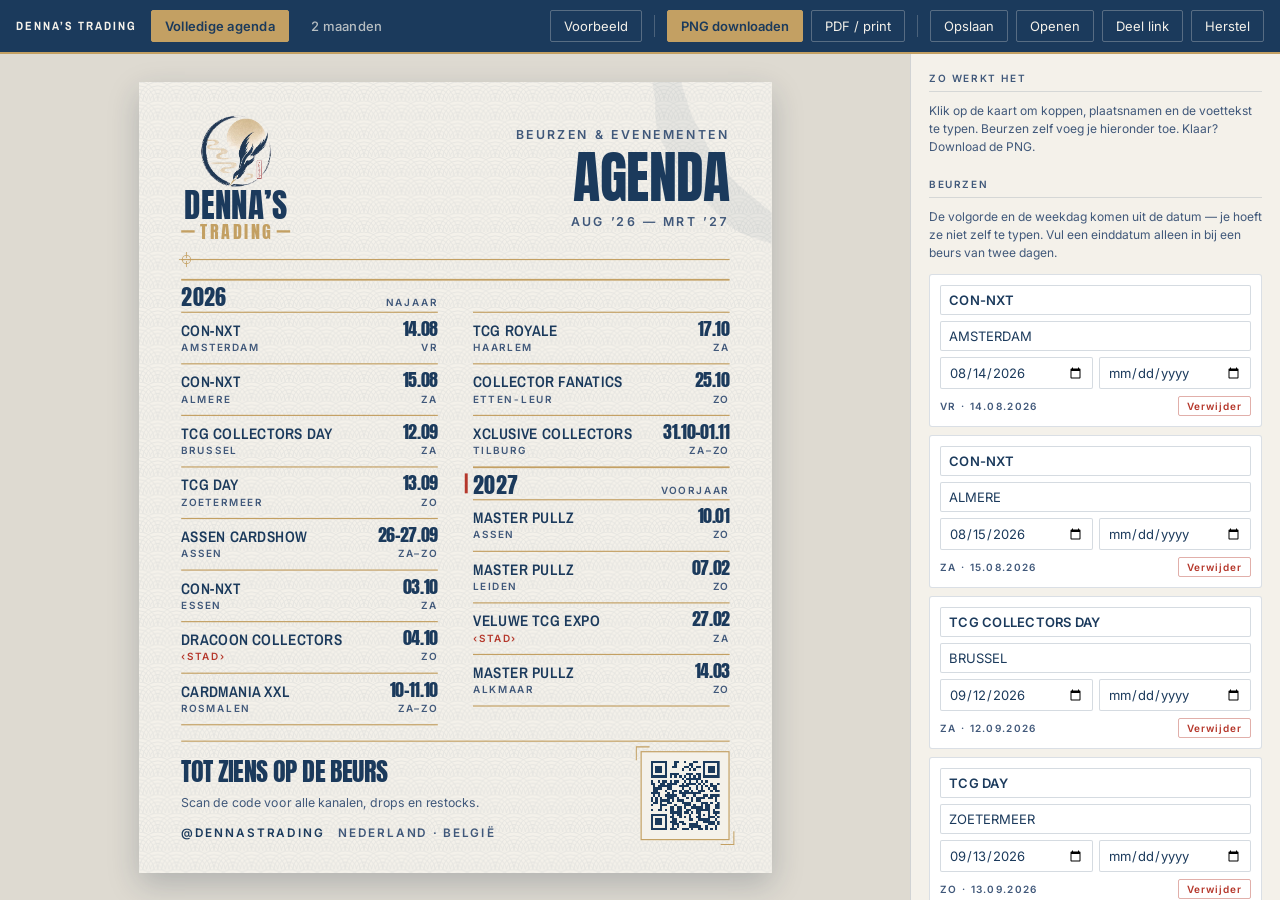
==== agenda.html @ 03aaa3c9 "site changes" ====
<!doctype html>
<html lang="nl">
<head>
<meta charset="utf-8">
<meta name="viewport" content="width=device-width,initial-scale=1">
<title>Denna’s Trading — Volledige agenda</title>
<link rel="stylesheet" href="css/system.css">
<link rel="stylesheet" href="css/editor.css">
</head>
<body>
<div class="app">
  <header class="bar">
    <span class="mark">Denna’s Trading</span>
    <a class="tab on" href="agenda.html">Volledige agenda</a>
    <a class="tab" href="snapshot.html">2 maanden</a>
    <span class="spacer"></span>
    <button class="btn" id="preview">Voorbeeld</button>
    <span class="sep"></span>
    <button class="btn primary" id="png">PNG downloaden</button>
    <button class="btn" id="pdf">PDF / print</button>
    <span class="sep"></span>
    <button class="btn" id="save">Opslaan</button>
    <button class="btn" id="open">Openen</button>
    <button class="btn" id="share">Deel link</button>
    <button class="btn" id="reset">Herstel</button>
  </header>
  <div class="main">
    <div class="stage"><div class="stage-inner"><div class="page"></div></div></div>
    <aside class="panel" id="panel"></aside>
  </div>
</div>

<script src="js/vendor/qrcode.min.js"></script>
<script src="js/vendor/html-to-image.min.js"></script>
<script src="js/brand.js"></script>
<script src="js/store.js"></script>
<script src="js/editor.js"></script>
<script src="js/panel.js"></script>
<script src="js/agenda.js"></script>
<script>
  AgendaPanel.init({
    mount: '#panel',
    extra: function (mount, st) {
      var el = Editor.el;
      mount.appendChild(el('h2', { text: 'Zo werkt het' }));
      mount.appendChild(el('p', { class: 'hint', text:
        'Klik op de kaart om koppen, plaatsnamen en de voettekst te typen. ' +
        'Beurzen zelf voeg je hieronder toe. Klaar? Download de PNG.' }));
    }
  });
  Agenda.init();
  Editor.wireBar({ filename: 'dennas-agenda.png', onData: function () { Agenda.render(); } });
</script>
</body>
</html>
---- css/system.css ----
/* ============================================================
   DENNA'S TRADING — DESIGN SYSTEM (browser build)

   A port of src/system.css for the editable artboards. The print
   original authors every measurement in millimetres because 1mm
   has to survive a press; these two artboards are screen files at
   a fixed 1080x1350, so the same geometry is authored in pixels
   and the palette, type roles and depth planes come across
   unchanged. Nothing here is a new design decision.
   ============================================================ */

/* ---------- 1. TYPEFACES (self-hosted — no CDN, no tracking) ---------- */
@font-face{font-family:'Anton';src:url('../fonts/Anton-Regular.ttf') format('truetype');font-weight:400;font-display:block}
@font-face{font-family:'Archivo Narrow';src:url('../fonts/ArchivoNarrow-Regular.ttf') format('truetype');font-weight:400;font-display:block}
@font-face{font-family:'Archivo Narrow';src:url('../fonts/ArchivoNarrow-SemiBold.ttf') format('truetype');font-weight:600;font-display:block}
@font-face{font-family:'Archivo Narrow';src:url('../fonts/ArchivoNarrow-Bold.ttf') format('truetype');font-weight:700;font-display:block}
@font-face{font-family:'Inter';src:url('../fonts/Inter-Regular.ttf') format('truetype');font-weight:400;font-display:block}
@font-face{font-family:'Inter';src:url('../fonts/Inter-Medium.ttf') format('truetype');font-weight:500;font-display:block}
@font-face{font-family:'Inter';src:url('../fonts/Inter-SemiBold.ttf') format('truetype');font-weight:600;font-display:block}

/* ---------- 2. PALETTE (strict — six values, nothing else) ---------- */
:root{
  --ink-navy:#1B3A5C;   /* primary dark field                    */
  --deep-ink:#10233A;   /* shadow plane                          */
  --gold:#C3A063;       /* accents, rules, secondary type        */
  --pale-gold:#E3D2AC;  /* tints                                 */
  --paper:#F4F1EA;      /* light field                           */
  --seal-red:#B5372B;   /* max ONE element per layout            */
  --steel-on-paper:#40587A;  /* navy lightened toward paper */
  --steel-on-navy:#A8BBD0;   /* paper darkened toward navy  */
}

/* ---------- 3. TYPE ROLES ---------- */
.display{
  font-family:'Anton',sans-serif;font-weight:400;
  text-transform:uppercase;letter-spacing:-0.015em;line-height:0.92;
}
.body{font-family:'Inter',sans-serif;font-weight:400;line-height:1.45;}
.body-med{font-family:'Inter',sans-serif;font-weight:500;line-height:1.45;}
.label{
  font-family:'Inter',sans-serif;font-weight:600;
  text-transform:uppercase;letter-spacing:0.18em;line-height:1;
}
.label-narrow{
  font-family:'Archivo Narrow',sans-serif;font-weight:600;
  text-transform:uppercase;letter-spacing:0.18em;line-height:1;
}

/* ---------- 4. THE ARTBOARD ----------
   Fixed 1080x1350 (Instagram 4:5). It is never resized — the page
   scales it with a transform so that what is exported is always
   the same pixel grid the layout was authored on. */
.page{
  position:relative;overflow:hidden;background:var(--paper);
  width:1080px;height:1350px;
  transform-origin:top left;
}
.page *{
  margin:0;padding:0;box-sizing:border-box;
  font-variant-numeric:tabular-nums lining-nums;
  font-feature-settings:"tnum" 1,"lnum" 1;
}

/* ---------- 5. DEPTH PLANES (back to front) ----------
   plane 1: field + traditional pattern at 4-8%
   plane 2: one oversized graphic gesture at 6-10%
   plane 3: content — type, panels, hairline rules
   plane 4: foreground accents — registration marks, brackets */
.plane-1{position:absolute;inset:0;z-index:1;}
.plane-2{position:absolute;inset:0;z-index:2;pointer-events:none;}
.plane-3{position:absolute;inset:0;z-index:3;}
.plane-4{position:absolute;inset:0;z-index:4;pointer-events:none;}

.logo-slot svg{width:100%;height:100%;display:block}
---- css/editor.css ----
/* ============================================================
   EDITOR CHROME

   Everything in this file is the tool, not the artwork. None of it
   may reach an export: the PNG writer is handed a filter that drops
   `.chrome`, and `body.exporting` kills every hover affordance in
   case the cursor happens to be resting on a field when the button
   is pressed.

   The chrome borrows the brand palette so the tool and the thing
   being made read as one product, but it is deliberately quieter —
   no Anton, no gold rules, nothing that competes with the artboard.
   ============================================================ */

*{margin:0;padding:0;box-sizing:border-box}
html,body{height:100%}
body{
  background:#DEDAD1;color:var(--ink-navy);
  font-family:'Inter',system-ui,sans-serif;font-size:13px;
  -webkit-font-smoothing:antialiased;
}
button,input,select,textarea{font:inherit;color:inherit}

.app{display:flex;flex-direction:column;height:100%}

/* ---------- toolbar ---------- */
.bar{
  display:flex;align-items:center;gap:8px;flex:none;
  padding:10px 16px;background:var(--ink-navy);color:var(--paper);
  border-bottom:2px solid var(--gold);
}
.bar .mark{
  font-family:'Archivo Narrow',sans-serif;font-weight:700;text-transform:uppercase;
  letter-spacing:0.16em;font-size:12px;color:var(--paper);margin-right:6px;white-space:nowrap;
}
.bar .sep{width:1px;height:22px;background:rgba(244,241,234,.22);margin:0 4px}
.bar .spacer{flex:1}
.tab{
  padding:7px 13px;border-radius:2px;text-decoration:none;white-space:nowrap;
  color:rgba(244,241,234,.72);border:1px solid transparent;
  font-weight:500;letter-spacing:.02em;
}
.tab:hover{color:var(--paper);border-color:rgba(244,241,234,.28)}
.tab.on{color:var(--ink-navy);background:var(--gold);border-color:var(--gold);font-weight:600}

.btn{
  padding:7px 13px;border:1px solid rgba(244,241,234,.28);background:transparent;
  color:var(--paper);border-radius:2px;cursor:pointer;white-space:nowrap;
  transition:background .12s ease,border-color .12s ease;
}
.btn:hover{background:rgba(244,241,234,.12);border-color:rgba(244,241,234,.5)}
.btn.primary{background:var(--gold);border-color:var(--gold);color:var(--ink-navy);font-weight:600}
.btn.primary:hover{background:#d0ae70}
.btn:disabled{opacity:.5;cursor:default}

/* ---------- workspace ---------- */
.main{display:flex;flex:1;min-height:0}
.stage{
  flex:1;min-width:0;overflow:auto;padding:28px;
  display:flex;align-items:flex-start;justify-content:center;
}
.stage-inner{position:relative;flex:none}
.page{box-shadow:0 18px 50px rgba(16,35,58,.22)}

/* ---------- side panel ---------- */
.panel{
  width:370px;flex:none;background:var(--paper);border-left:1px solid rgba(27,58,92,.16);
  overflow:auto;padding:18px 18px 60px;
}
.panel h2{
  font-family:'Inter',sans-serif;font-weight:600;text-transform:uppercase;
  letter-spacing:.16em;font-size:10px;color:var(--steel-on-paper);
  margin:22px 0 10px;padding-bottom:7px;border-bottom:1px solid rgba(27,58,92,.14);
}
.panel h2:first-child{margin-top:0}
.hint{color:var(--steel-on-paper);line-height:1.5;margin-bottom:12px;font-size:12px}

.field{margin-bottom:10px}
.field label{
  display:block;font-size:10px;font-weight:600;text-transform:uppercase;
  letter-spacing:.14em;color:var(--steel-on-paper);margin-bottom:4px;
}
.field input,.field select{
  width:100%;padding:8px 9px;border:1px solid rgba(27,58,92,.22);
  background:#fff;border-radius:2px;
}
.field input:focus,.field select:focus{outline:2px solid var(--gold);outline-offset:-1px;border-color:var(--gold)}

/* ---------- the show list ---------- */
.show{
  border:1px solid rgba(27,58,92,.16);background:#fff;border-radius:3px;
  padding:10px;margin-bottom:8px;position:relative;
}
.show.active{border-color:var(--gold);box-shadow:0 0 0 2px rgba(195,160,99,.28)}
.show.dim{opacity:.45}
.show .row{display:flex;gap:6px}
.show .row + .row{margin-top:6px}
.show input{
  width:100%;padding:6px 8px;border:1px solid rgba(27,58,92,.18);border-radius:2px;background:#fff;
}
.show input.name{font-weight:600;letter-spacing:.02em;text-transform:uppercase}
.show input:focus{outline:2px solid var(--gold);outline-offset:-1px}
.show .meta{
  display:flex;align-items:center;justify-content:space-between;gap:8px;
  margin-top:7px;font-size:10px;letter-spacing:.13em;text-transform:uppercase;
  color:var(--steel-on-paper);font-weight:600;
}
.show .kill{
  border:1px solid rgba(181,55,43,.4);background:transparent;color:var(--seal-red);
  padding:3px 8px;border-radius:2px;cursor:pointer;font-size:10px;letter-spacing:.1em;
}
.show .kill:hover{background:var(--seal-red);color:#fff;border-color:var(--seal-red)}
.show .marker{color:var(--seal-red)}

/* ---------- warnings ---------- */
.warn{
  border-left:3px solid var(--seal-red);background:rgba(181,55,43,.07);
  padding:9px 11px;margin-bottom:12px;line-height:1.5;color:var(--ink-navy);font-size:12px;
}
.warn strong{display:block;margin-bottom:2px}
.ok{border-left-color:var(--gold);background:rgba(195,160,99,.12)}

/* ---------- in-artboard editing ----------
   A dotted rule under anything typeable, and only on hover, so the
   artboard still reads as the finished piece while you work on it. */
.page [data-edit]{
  cursor:text;border-radius:1px;
  box-shadow:0 1px 0 0 rgba(27,58,92,0);
  transition:box-shadow .12s ease,background-color .12s ease;
}
.page [data-edit]:hover{box-shadow:0 1px 0 0 rgba(27,58,92,.35)}
.page [data-edit]:focus{
  outline:none;background:rgba(195,160,99,.20);
  box-shadow:0 1px 0 0 var(--gold);
}
.chrome{position:absolute;z-index:9}
.row-hit{cursor:pointer}
.row-hit:hover{background:rgba(195,160,99,.13)}
.row-hit.active{background:rgba(195,160,99,.20)}

body.exporting .page [data-edit]{box-shadow:none!important;background:transparent!important}
body.exporting .chrome{display:none!important}
body.preview .page [data-edit]{box-shadow:none!important;background:transparent!important;cursor:default}
body.preview .chrome{display:none!important}

/* ---------- print / save as PDF ----------
   The page box is set to the artboard's own pixel size, so a
   browser PDF comes out at exactly 1080x1350 with live type. */
@media print{
  @page{size:1080px 1350px;margin:0}
  body{background:#fff}
  .bar,.panel,.chrome{display:none!important}
  .main,.stage{display:block;padding:0;overflow:visible}
  .stage-inner{width:auto;height:auto}
  .page{transform:none!important;box-shadow:none!important;margin:0}
  .page [data-edit]{box-shadow:none!important;background:transparent!important}
}
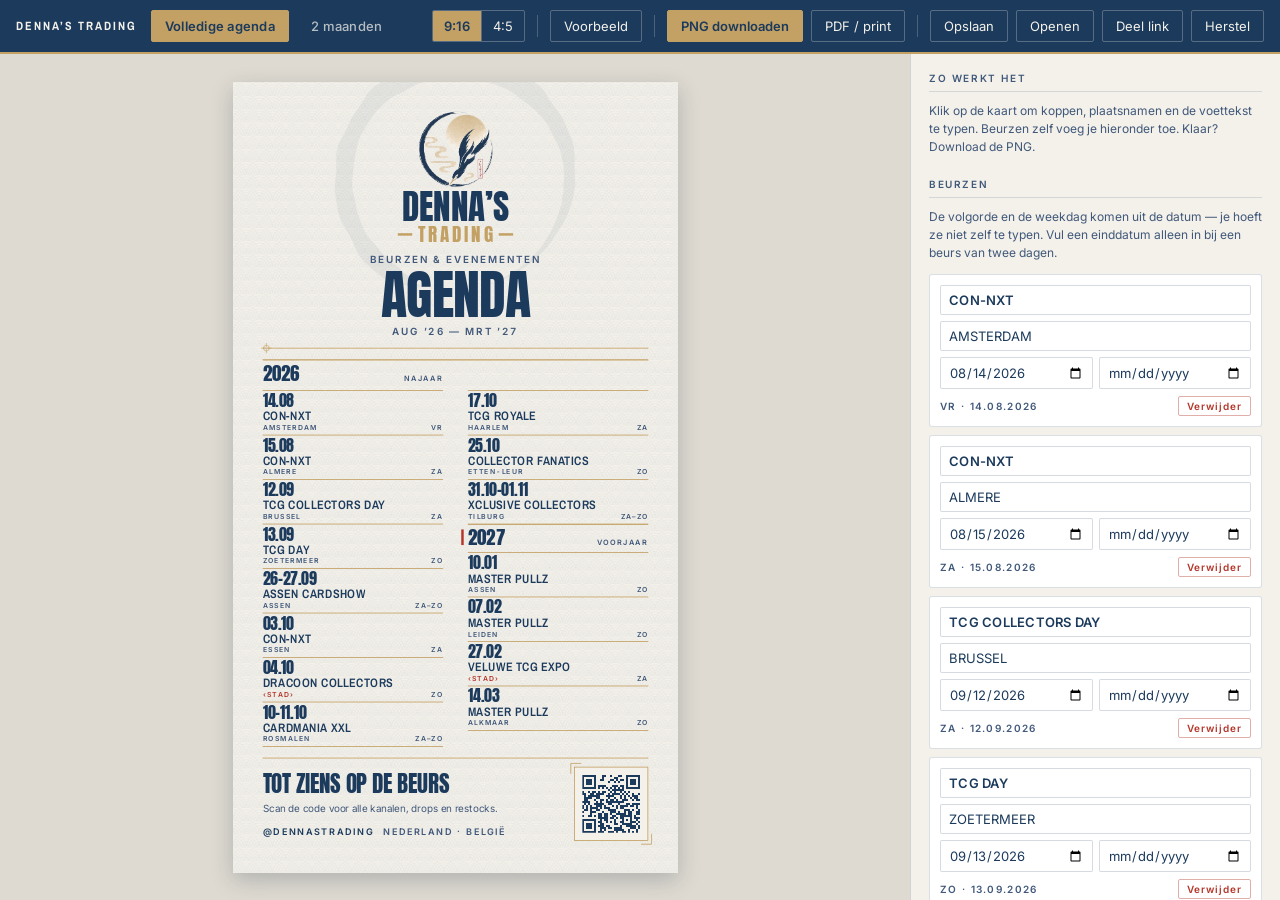
==== commit 97b58348: "new" ====
--- a/agenda.html
+++ b/agenda.html
@@ -14,6 +14,11 @@
     <a class="tab on" href="agenda.html">Volledige agenda</a>
     <a class="tab" href="snapshot.html">2 maanden</a>
     <span class="spacer"></span>
+    <span class="seg" title="Formaat">
+      <button class="btn" data-format="story">9:16</button>
+      <button class="btn" data-format="post">4:5</button>
+    </span>
+    <span class="sep"></span>
     <button class="btn" id="preview">Voorbeeld</button>
     <span class="sep"></span>
     <button class="btn primary" id="png">PNG downloaden</button>
@@ -35,6 +40,7 @@
 <script src="js/brand.js"></script>
 <script src="js/store.js"></script>
 <script src="js/editor.js"></script>
+<script src="js/card.js"></script>
 <script src="js/panel.js"></script>
 <script src="js/agenda.js"></script>
 <script>
--- a/css/system.css
+++ b/css/system.css
@@ -50,9 +50,11 @@
    Fixed 1080x1350 (Instagram 4:5). It is never resized — the page
    scales it with a transform so that what is exported is always
    the same pixel grid the layout was authored on. */
+/* 1080 wide always; the height is the chosen format and is set by
+   Editor.setSize, which also rewrites the print page box. */
 .page{
   position:relative;overflow:hidden;background:var(--paper);
-  width:1080px;height:1350px;
+  width:1080px;height:1920px;
   transform-origin:top left;
 }
 .page *{
--- a/css/editor.css
+++ b/css/editor.css
@@ -34,6 +34,10 @@
   letter-spacing:0.16em;font-size:12px;color:var(--paper);margin-right:6px;white-space:nowrap;
 }
 .bar .sep{width:1px;height:22px;background:rgba(244,241,234,.22);margin:0 4px}
+.seg{display:flex;border:1px solid rgba(244,241,234,.28);border-radius:2px;overflow:hidden}
+.seg .btn{border:0;border-radius:0;padding:7px 11px}
+.seg .btn + .btn{border-left:1px solid rgba(244,241,234,.28)}
+.seg .btn.on{background:var(--gold);color:var(--ink-navy);font-weight:600}
 .bar .spacer{flex:1}
 .tab{
   padding:7px 13px;border-radius:2px;text-decoration:none;white-space:nowrap;
@@ -147,7 +151,7 @@
    The page box is set to the artboard's own pixel size, so a
    browser PDF comes out at exactly 1080x1350 with live type. */
 @media print{
-  @page{size:1080px 1350px;margin:0}
+  /* the page box itself is written by Editor.setSize */
   body{background:#fff}
   .bar,.panel,.chrome{display:none!important}
   .main,.stage{display:block;padding:0;overflow:visible}
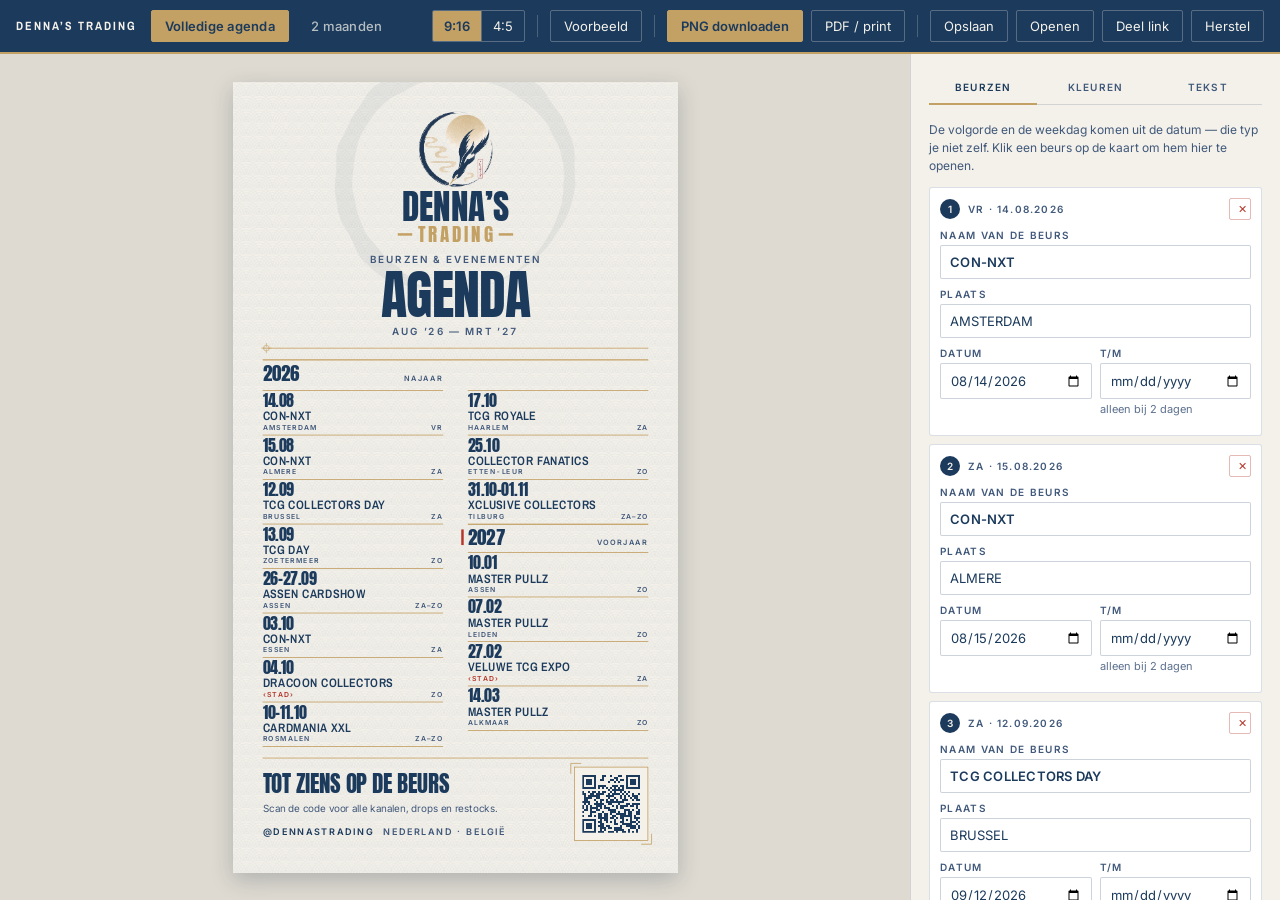
==== commit b9c1f887: "more flexibility" ====
--- a/agenda.html
+++ b/agenda.html
@@ -44,16 +44,9 @@
 <script src="js/panel.js"></script>
 <script src="js/agenda.js"></script>
 <script>
-  AgendaPanel.init({
-    mount: '#panel',
-    extra: function (mount, st) {
-      var el = Editor.el;
-      mount.appendChild(el('h2', { text: 'Zo werkt het' }));
-      mount.appendChild(el('p', { class: 'hint', text:
-        'Klik op de kaart om koppen, plaatsnamen en de voettekst te typen. ' +
-        'Beurzen zelf voeg je hieronder toe. Klaar? Download de PNG.' }));
-    }
-  });
+  /* No `extra` here: the Beurzen section explains itself, and a
+     second hint above it just pushed the list further down. */
+  AgendaPanel.init({ mount: '#panel' });
   Agenda.init();
   Editor.wireBar({ filename: 'dennas-agenda.png', onData: function () { Agenda.render(); } });
 </script>
--- a/css/editor.css
+++ b/css/editor.css
@@ -159,3 +159,97 @@
   .page{transform:none!important;box-shadow:none!important;margin:0}
   .page [data-edit]{box-shadow:none!important;background:transparent!important}
 }
+
+/* ---------- panel sections ----------
+   Three tabs rather than one long scroll: the colour controls used
+   to sit below eighteen show cards, which is the same as not being
+   there at all. */
+.pnav{display:flex;gap:4px;margin:0 0 16px;border-bottom:1px solid rgba(27,58,92,.16);padding-bottom:0}
+.pnav-b{
+  flex:1;padding:9px 4px 10px;border:0;background:transparent;cursor:pointer;
+  font-weight:600;text-transform:uppercase;letter-spacing:.12em;font-size:10px;
+  color:var(--steel-on-paper);border-bottom:2px solid transparent;margin-bottom:-1px;
+}
+.pnav-b:hover{color:var(--ink-navy)}
+.pnav-b.on{color:var(--ink-navy);border-bottom-color:var(--gold)}
+
+.panel h3{
+  font-size:10px;font-weight:600;text-transform:uppercase;letter-spacing:.14em;
+  color:var(--steel-on-paper);margin:20px 0 8px;padding-bottom:5px;
+  border-bottom:1px solid rgba(27,58,92,.12);
+}
+.panel h3:first-child{margin-top:4px}
+.btn.wide{width:100%;margin-top:8px}
+.btn.ghost{border-color:rgba(27,58,92,.28);color:var(--ink-navy)}
+.btn.ghost:hover{background:rgba(27,58,92,.06)}
+
+/* ---------- labelled fields ----------
+   Four bare inputs in a box is a puzzle; every one now says what it
+   holds, and the optional ones say that too. */
+.f{display:block;margin-bottom:9px}
+.f-l{
+  display:block;font-size:10px;font-weight:600;text-transform:uppercase;
+  letter-spacing:.13em;color:var(--steel-on-paper);margin-bottom:4px;
+}
+.f-n{display:block;font-size:11px;color:var(--steel-on-paper);margin-top:3px;opacity:.85}
+.f input{
+  width:100%;padding:8px 9px;border:1px solid rgba(27,58,92,.22);
+  background:#fff;border-radius:2px;
+}
+.f input:focus{outline:2px solid var(--gold);outline-offset:-1px;border-color:var(--gold)}
+.f input.name{font-weight:600;letter-spacing:.02em;text-transform:uppercase}
+.pair{display:flex;gap:8px}
+.pair .f{flex:1;min-width:0}
+
+/* ---------- a show ---------- */
+.show-h{display:flex;align-items:center;gap:8px;margin-bottom:9px}
+.show-h .num{
+  flex:none;width:20px;height:20px;border-radius:50%;background:var(--ink-navy);
+  color:var(--paper);font-size:10px;font-weight:600;
+  display:flex;align-items:center;justify-content:center;
+}
+.show-h .stamp{
+  flex:1;min-width:0;font-size:10px;font-weight:600;letter-spacing:.12em;
+  text-transform:uppercase;color:var(--steel-on-paper);
+}
+.show-h .stamp.marker{color:var(--seal-red)}
+.show .kill{
+  flex:none;width:22px;height:22px;line-height:1;cursor:pointer;
+  border:1px solid rgba(181,55,43,.35);background:transparent;color:var(--seal-red);
+  border-radius:2px;font-size:11px;
+}
+.show .kill:hover{background:var(--seal-red);color:#fff;border-color:var(--seal-red)}
+
+/* ---------- colour rows ---------- */
+.crow{display:flex;align-items:center;gap:7px;padding:3px 0;border-radius:2px}
+.crow:hover{background:rgba(195,160,99,.12)}
+.crow > span{flex:1;min-width:0;font-size:12px}
+.crow .hex{
+  width:76px;flex:none;padding:5px 6px;font-size:11px;letter-spacing:.04em;
+  border:1px solid rgba(27,58,92,.18);border-radius:2px;background:#fff;
+  font-family:ui-monospace,SFMono-Regular,Menlo,monospace;text-transform:uppercase;
+}
+.crow .hex:focus{outline:2px solid var(--gold);outline-offset:-1px}
+.crow input[type="color"]{
+  width:38px;height:26px;flex:none;padding:0;cursor:pointer;background:#fff;
+  border:1px solid rgba(27,58,92,.22);border-radius:2px;
+}
+.crow input[type="color"]::-webkit-color-swatch-wrapper{padding:2px}
+.crow input[type="color"]::-webkit-color-swatch{border:0;border-radius:1px}
+.crow .undo{
+  width:24px;height:24px;flex:none;cursor:pointer;line-height:1;
+  border:1px solid rgba(27,58,92,.22);background:transparent;border-radius:2px;
+  color:var(--steel-on-paper);
+}
+.crow .undo:hover:not(:disabled){border-color:var(--gold);color:var(--ink-navy)}
+.crow .undo:disabled{opacity:.25;cursor:default}
+
+/* ---------- hover-to-locate ----------
+   Editor furniture: the outline says which element a swatch paints.
+   It is stripped from the export along with every other affordance. */
+.page [data-part].spot{
+  outline:2px solid var(--seal-red);outline-offset:3px;
+  border-radius:1px;
+}
+body.exporting .page [data-part]{outline:none!important}
+body.preview .page [data-part]{outline:none!important}
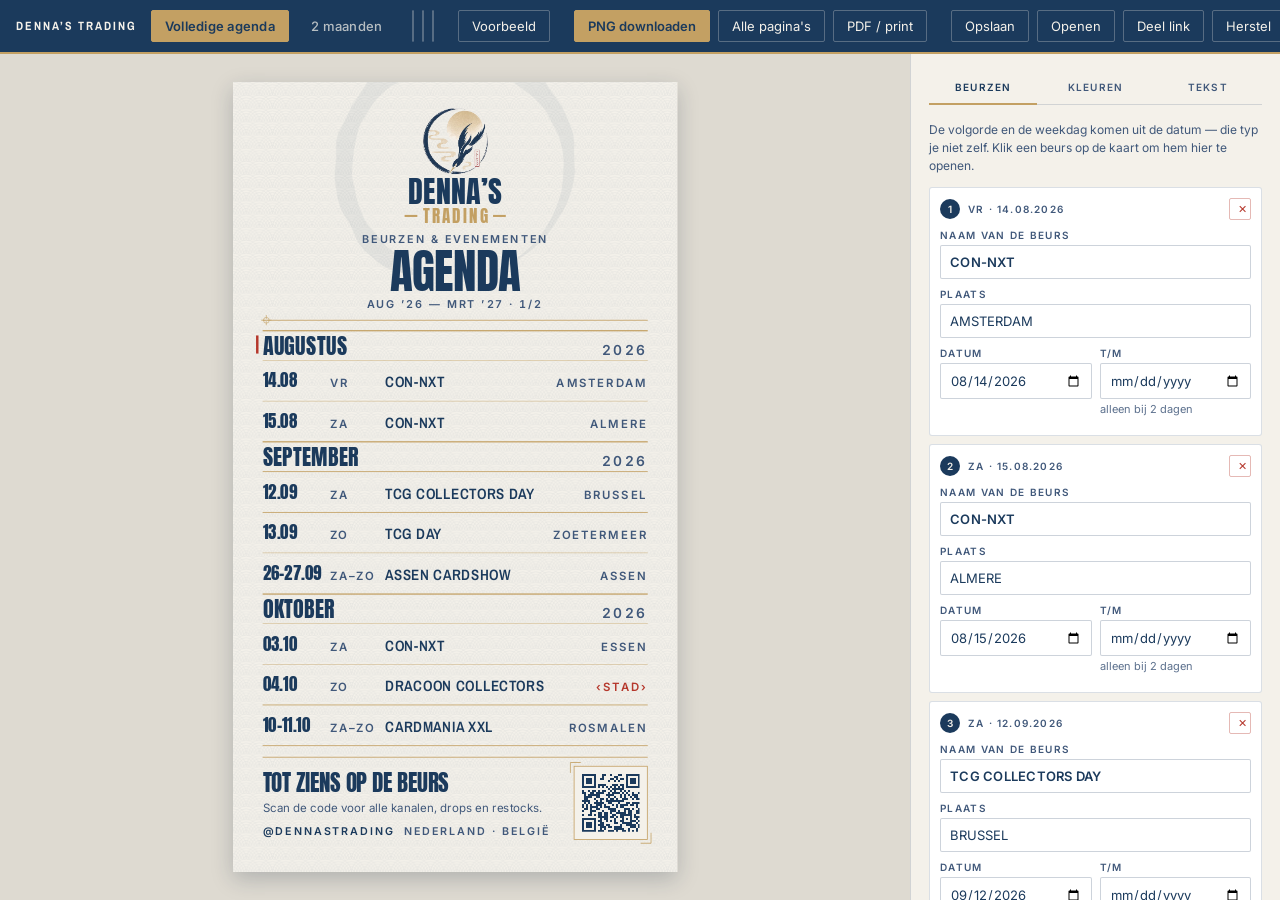
==== commit e5139fa7: "new changes" ====
--- a/agenda.html
+++ b/agenda.html
@@ -18,10 +18,20 @@
       <button class="btn" data-format="story">9:16</button>
       <button class="btn" data-format="post">4:5</button>
     </span>
+    <span class="seg" title="Op hoeveel kaarten">
+      <button class="btn" data-pages="auto">Auto</button>
+      <button class="btn" data-pages="one">1 kaart</button>
+    </span>
+    <span class="seg" id="pages" hidden title="Pagina">
+      <button class="btn" id="prev">◀</button>
+      <span class="btn pagelab" data-page-label>1 / 1</span>
+      <button class="btn" id="next">▶</button>
+    </span>
     <span class="sep"></span>
     <button class="btn" id="preview">Voorbeeld</button>
     <span class="sep"></span>
     <button class="btn primary" id="png">PNG downloaden</button>
+    <button class="btn" id="pngall" hidden>Alle pagina's</button>
     <button class="btn" id="pdf">PDF / print</button>
     <span class="sep"></span>
     <button class="btn" id="save">Opslaan</button>
--- a/css/editor.css
+++ b/css/editor.css
@@ -38,6 +38,8 @@
 .seg .btn{border:0;border-radius:0;padding:7px 11px}
 .seg .btn + .btn{border-left:1px solid rgba(244,241,234,.28)}
 .seg .btn.on{background:var(--gold);color:var(--ink-navy);font-weight:600}
+.seg .pagelab{cursor:default;min-width:64px;text-align:center;font-variant-numeric:tabular-nums}
+.seg .pagelab:hover{background:transparent}
 .bar .spacer{flex:1}
 .tab{
   padding:7px 13px;border-radius:2px;text-decoration:none;white-space:nowrap;
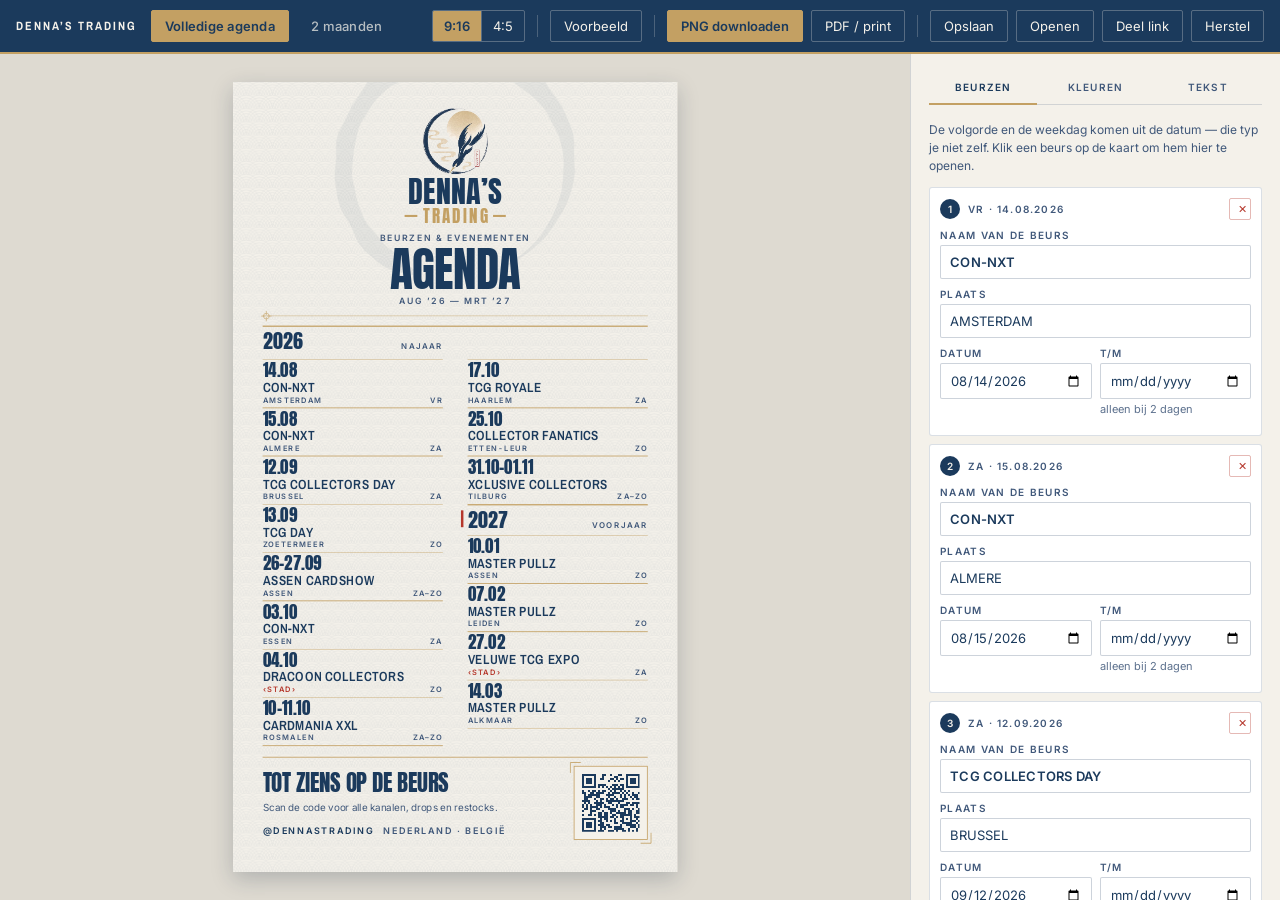
==== commit a54305d2: "redesign" ====
--- a/agenda.html
+++ b/agenda.html
@@ -18,20 +18,10 @@
       <button class="btn" data-format="story">9:16</button>
       <button class="btn" data-format="post">4:5</button>
     </span>
-    <span class="seg" title="Op hoeveel kaarten">
-      <button class="btn" data-pages="auto">Auto</button>
-      <button class="btn" data-pages="one">1 kaart</button>
-    </span>
-    <span class="seg" id="pages" hidden title="Pagina">
-      <button class="btn" id="prev">◀</button>
-      <span class="btn pagelab" data-page-label>1 / 1</span>
-      <button class="btn" id="next">▶</button>
-    </span>
     <span class="sep"></span>
     <button class="btn" id="preview">Voorbeeld</button>
     <span class="sep"></span>
     <button class="btn primary" id="png">PNG downloaden</button>
-    <button class="btn" id="pngall" hidden>Alle pagina's</button>
     <button class="btn" id="pdf">PDF / print</button>
     <span class="sep"></span>
     <button class="btn" id="save">Opslaan</button>
--- a/css/editor.css
+++ b/css/editor.css
@@ -38,8 +38,6 @@
 .seg .btn{border:0;border-radius:0;padding:7px 11px}
 .seg .btn + .btn{border-left:1px solid rgba(244,241,234,.28)}
 .seg .btn.on{background:var(--gold);color:var(--ink-navy);font-weight:600}
-.seg .pagelab{cursor:default;min-width:64px;text-align:center;font-variant-numeric:tabular-nums}
-.seg .pagelab:hover{background:transparent}
 .bar .spacer{flex:1}
 .tab{
   padding:7px 13px;border-radius:2px;text-decoration:none;white-space:nowrap;
